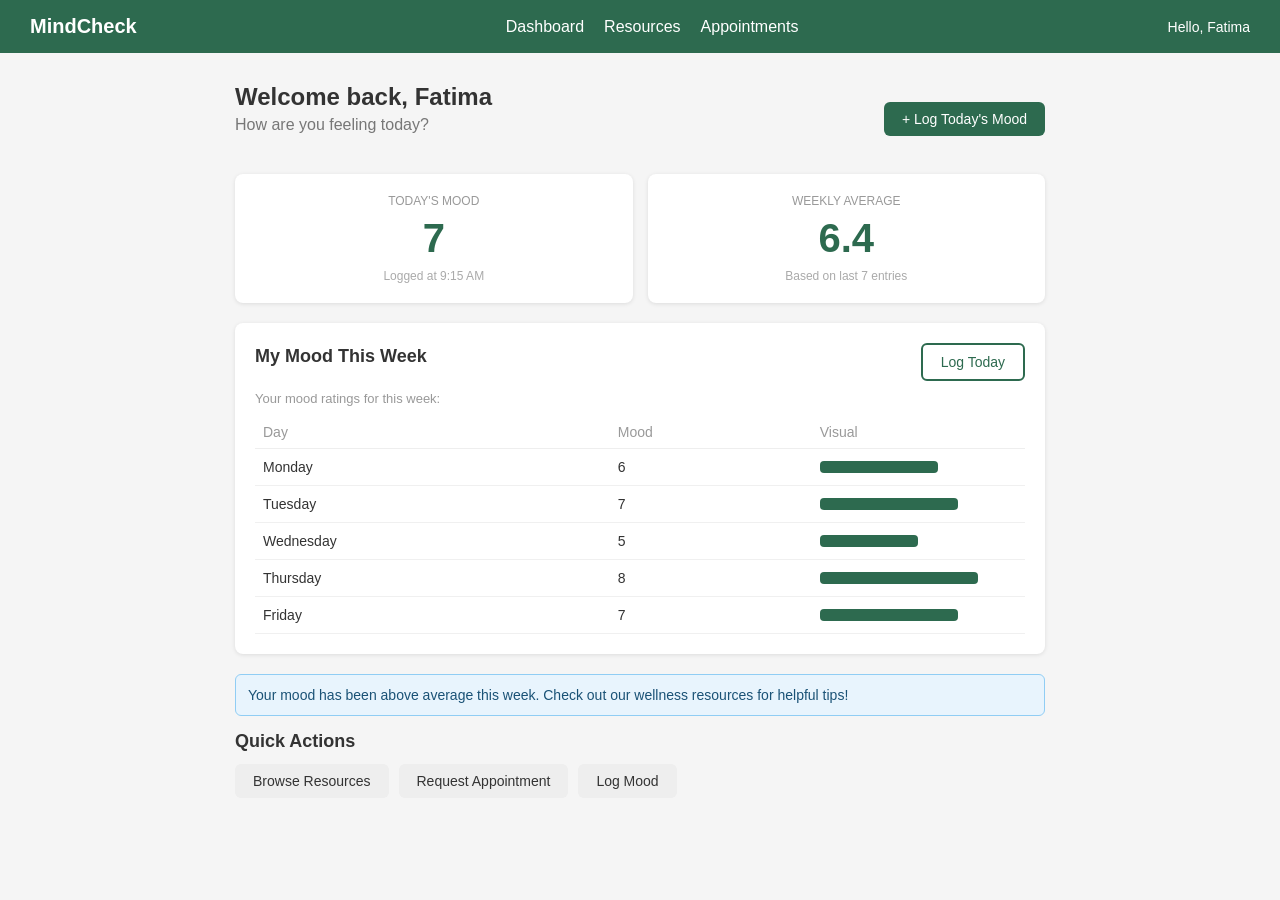
==== templates/index.html @ de3e5253 "Complete Part IV - Mood logging implementation with pattern detection" ====
<!--Student part by Fatima Nawaz-->
<!DOCTYPE html>
<html lang="en">
<head>
    <meta charset="UTF-8">
    <meta name="viewport" content="width=device-width, initial-scale=1.0">
    <title>MindCheck - Dashboard</title>
    <link rel="stylesheet" href="/static/css/styles.css">
</head>
<body>

<nav>
    <a href="/" class="logo">MindCheck</a>
    <ul>
        <li><a href="/">Dashboard</a></li>
        <li><a href="/resources">Resources</a></li>
        <li><a href="/appointments">Appointments</a></li>
    </ul>
    <span class="user">Hello, Fatima</span>
</nav>

<div class="container">
    <div style="display: flex; justify-content: space-between; align-items: center; margin-bottom: 20px;">
        <div>
            <h1>Welcome back, Fatima</h1>
            <p class="subtitle">How are you feeling today?</p>
        </div>
        <a href="/log-mood" class="btn btn-green">+ Log Today's Mood</a>
    </div>

    <!-- Stat Cards -->
    <div class="two-col">
        <div class="stat-box">
            <div class="label">Today's Mood</div>
            <div class="number">7</div>
            <div class="note">Logged at 9:15 AM</div>
        </div>
        <div class="stat-box">
            <div class="label">Weekly Average</div>
            <div class="number">6.4</div>
            <div class="note">Based on last 7 entries</div>
        </div>
    </div>

    <!-- Mood This Week -->
    <div class="card">
        <div style="display: flex; justify-content: space-between; align-items: center;">
            <h2>My Mood This Week</h2>
            <a href="/log-mood" class="btn btn-outline">Log Today</a>
        </div>
        <p class="text-muted" style="margin-top: 10px;">Your mood ratings for this week:</p>
        <table style="margin-top: 10px;">
            <tr>
                <th>Day</th>
                <th>Mood</th>
                <th>Visual</th>
            </tr>
            <tr>
                <td>Monday</td>
                <td>6</td>
                <td><div style="width: 60%; height: 12px; background: #2d6a4f; border-radius: 4px;"></div></td>
            </tr>
            <tr>
                <td>Tuesday</td>
                <td>7</td>
                <td><div style="width: 70%; height: 12px; background: #2d6a4f; border-radius: 4px;"></div></td>
            </tr>
            <tr>
                <td>Wednesday</td>
                <td>5</td>
                <td><div style="width: 50%; height: 12px; background: #2d6a4f; border-radius: 4px;"></div></td>
            </tr>
            <tr>
                <td>Thursday</td>
                <td>8</td>
                <td><div style="width: 80%; height: 12px; background: #2d6a4f; border-radius: 4px;"></div></td>
            </tr>
            <tr>
                <td>Friday</td>
                <td>7</td>
                <td><div style="width: 70%; height: 12px; background: #2d6a4f; border-radius: 4px;"></div></td>
            </tr>
        </table>
    </div>

    <!-- Info Alert -->
    <div class="alert alert-blue">
        Your mood has been above average this week. Check out our wellness resources for helpful tips!
    </div>

    <!-- Quick Actions -->
    <h2>Quick Actions</h2>
    <div style="display: flex; gap: 10px; margin-top: 10px; flex-wrap: wrap;">
        <a href="/resources" class="btn btn-gray">Browse Resources</a>
        <a href="/appointments" class="btn btn-gray">Request Appointment</a>
        <a href="/log-mood" class="btn btn-gray">Log Mood</a>
    </div>

</div>

</body>
</html>
---- static/css/styles.css ----
* {
    margin: 0;
    padding: 0;
    box-sizing: border-box;
}

body {
    font-family: Arial, sans-serif;
    background-color: #f5f5f5;
    color: #333;
}

/* Navigation */
nav {
    background-color: #2d6a4f;
    padding: 15px 30px;
    display: flex;
    justify-content: space-between;
    align-items: center;
}

nav a.logo {
    color: white;
    font-size: 20px;
    font-weight: bold;
    text-decoration: none;
}

nav ul {
    list-style: none;
    display: flex;
    gap: 20px;
}

nav ul a {
    color: white;
    text-decoration: none;
}

nav ul a:hover {
    text-decoration: underline;
}

nav .user {
    color: white;
    font-size: 14px;
}

/* Layout */
.container {
    max-width: 850px;
    margin: 30px auto;
    padding: 0 20px;
}

h1 { font-size: 24px; margin-bottom: 5px; }
h2 { font-size: 18px; margin-bottom: 12px; }

.subtitle { color: #777; margin-bottom: 20px; }

/* White box */
.card {
    background: white;
    border-radius: 8px;
    padding: 20px;
    margin-bottom: 20px;
    box-shadow: 0 1px 4px rgba(0,0,0,0.1);
}

/* Two column grid */
.two-col {
    display: grid;
    grid-template-columns: 1fr 1fr;
    gap: 15px;
    margin-bottom: 20px;
}

/* Stat box */
.stat-box {
    background: white;
    border-radius: 8px;
    padding: 20px;
    text-align: center;
    box-shadow: 0 1px 4px rgba(0,0,0,0.1);
}

.stat-box .label { font-size: 12px; color: #999; text-transform: uppercase; }
.stat-box .number { font-size: 40px; font-weight: bold; color: #2d6a4f; margin: 8px 0; }
.stat-box .note { font-size: 12px; color: #aaa; }

/* Buttons */
.btn {
    display: inline-block;
    padding: 9px 18px;
    border-radius: 6px;
    font-size: 14px;
    cursor: pointer;
    border: none;
    text-decoration: none;
    font-family: Arial, sans-serif;
}

.btn-green { background-color: #2d6a4f; color: white; }
.btn-green:hover { background-color: #245a42; }
.btn-outline { background: white; color: #2d6a4f; border: 2px solid #2d6a4f; }
.btn-gray { background-color: #eee; color: #333; }

/* Forms */
label { display: block; font-size: 14px; font-weight: bold; margin-bottom: 5px; }

input, textarea, select {
    width: 100%;
    padding: 9px;
    border: 1px solid #ccc;
    border-radius: 5px;
    font-size: 14px;
    font-family: Arial, sans-serif;
    margin-bottom: 15px;
}

textarea { height: 100px; resize: vertical; }

/* Alerts */
.alert { padding: 12px; border-radius: 6px; font-size: 14px; margin-bottom: 15px; }
.alert-green { background: #d8f3dc; border: 1px solid #52b788; color: #1a5c38; }
.alert-yellow { background: #fff8e6; border: 1px solid #f4c542; color: #7c5c00; }
.alert-blue { background: #e8f4fd; border: 1px solid #90cdf4; color: #1a5276; }

/* Mood picker */
.mood-row { display: flex; gap: 8px; justify-content: center; margin: 15px 0 8px; }

.mood-btn {
    width: 40px;
    height: 40px;
    border-radius: 50%;
    border: 2px solid #ccc;
    background: white;
    font-size: 14px;
    font-weight: bold;
    cursor: pointer;
}

.mood-btn:hover { border-color: #2d6a4f; background: #d8f3dc; }
.mood-btn.selected { background: #2d6a4f; border-color: #2d6a4f; color: white; }

/* Table */
table { width: 100%; border-collapse: collapse; font-size: 14px; }
th { text-align: left; padding: 8px; color: #999; border-bottom: 1px solid #eee; font-weight: normal; }
td { padding: 10px 8px; border-bottom: 1px solid #f0f0f0; }

/* Badges */
.badge { display: inline-block; padding: 3px 10px; border-radius: 20px; font-size: 13px; font-weight: bold; }
.badge-green { background: #d8f3dc; color: #2d6a4f; }
.badge-yellow { background: #fff8e6; color: #7c5c00; }

/* Utility */
.text-center { text-align: center; }
.text-muted { color: #999; font-size: 13px; }
.divider { border: none; border-top: 1px solid #eee; margin: 20px 0; }
.mt-10 { margin-top: 10px; }
.mb-10 { margin-bottom: 10px; }
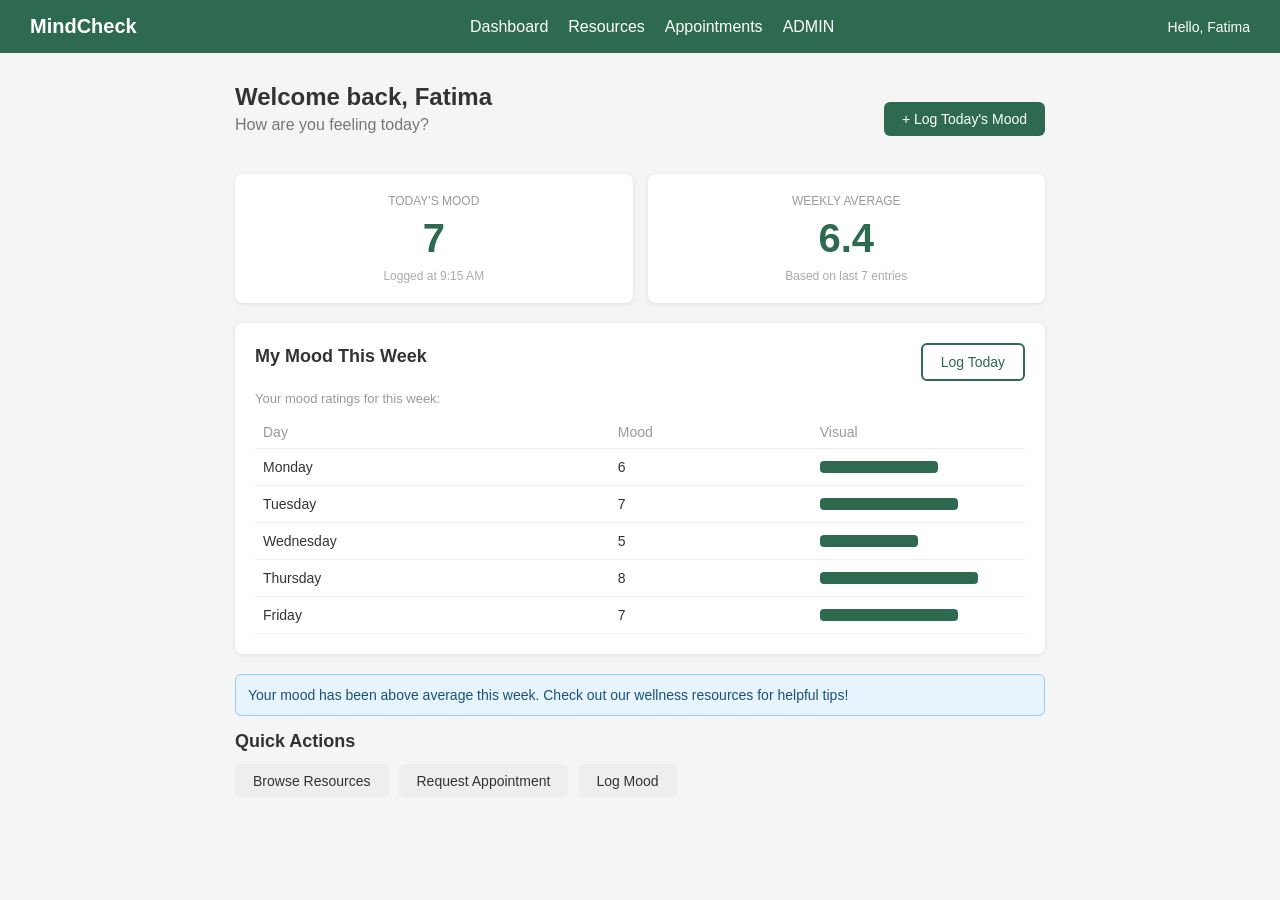
==== commit 80adf33d: "first test with admin content added" ====
--- a/templates/index.html
+++ b/templates/index.html
@@ -15,6 +15,7 @@
         <li><a href="/">Dashboard</a></li>
         <li><a href="/resources">Resources</a></li>
         <li><a href="/appointments">Appointments</a></li>
+        <li><a href="/admin">ADMIN</a></li> <!-- Link to the admin login page done by Nick Mesti -->
     </ul>
     <span class="user">Hello, Fatima</span>
 </nav>
